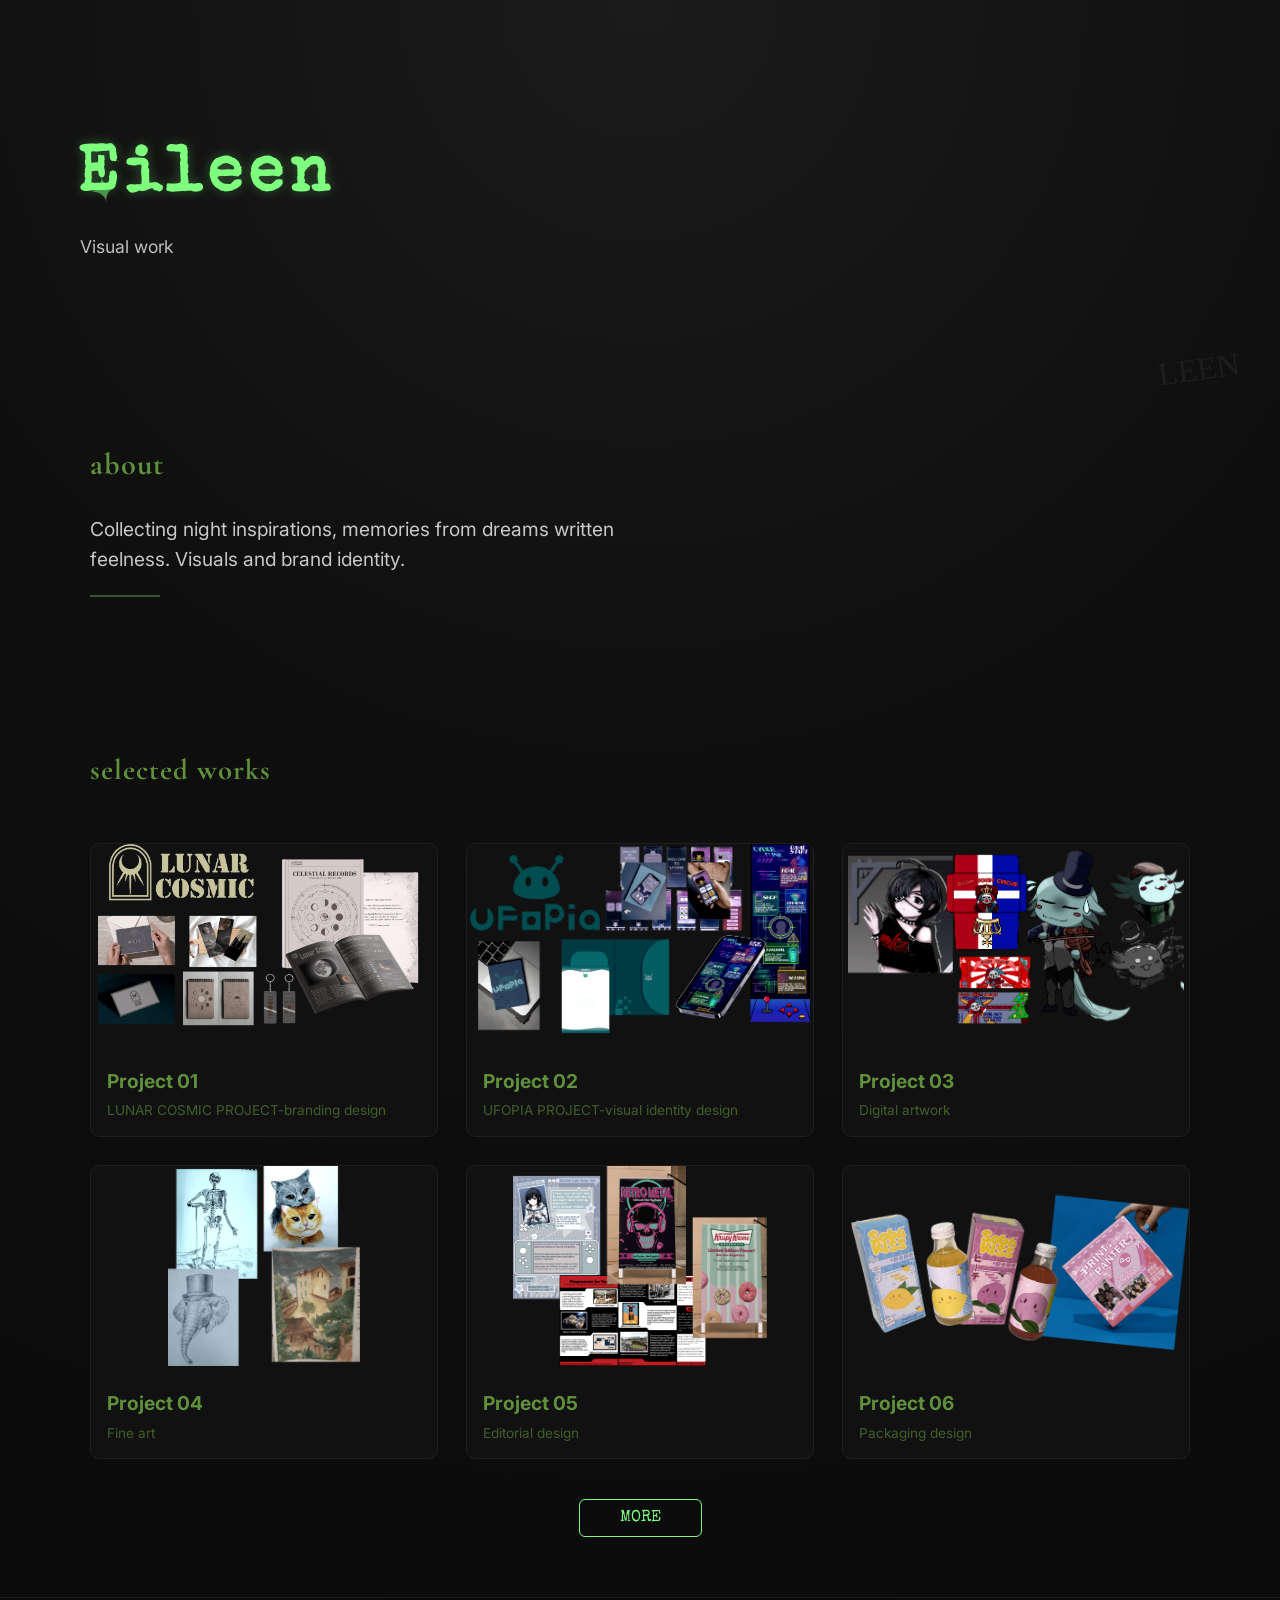
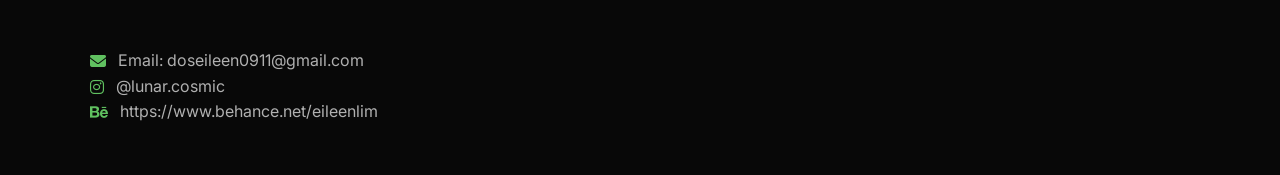
==== index.html @ 225ad12c "Add files via upload" ====
<!DOCTYPE html>
<html lang="en">

<head>
    <meta charset="utf-8" />
    <meta name="viewport" content="width=device-width,initial-scale=1" />
    <title>Eileen — Portfolio</title>

    <link
        href="https://fonts.googleapis.com/css2?family=Cormorant+Garamond:wght@500;600&family=Inter:wght@300;400;600&family=Permanent+Marker&family=Special+Elite&display=swap"
        rel="stylesheet">

    <link rel="stylesheet" href="https://cdnjs.cloudflare.com/ajax/libs/font-awesome/6.5.0/css/all.min.css">

    <link rel="stylesheet" href="style.css">
</head>

<body>

    <header class="hero">
        <div class="hero-inner">
            <div class="tag-left">✦</div>
            <div class="hero-title">
                <h1 class="name">Eileen</h1>
                <p class="subtitle">Visual work</p>
            </div>
        </div>
        <div class="section-break"></div>

        <div class="graffiti">LEEN</div>
    </header>

    <section class="block block-intro">
        <div class="container">
            <h2 class="section-head">About</h2>
            <p class="lead">
                Collecting night inspirations, memories from dreams written feelness.
                Visuals and brand identity.
            </p>
            <div class="divider"></div>
        </div>
    </section>

    <section class="block block-works">
        <div class="container">
            <h2 class="section-head">selected works</h2>

            <div class="grid-wrap">
                <div id="grid" class="grid">

                    <a class="card" href="works/project01.html">
                        <figure class="thumb"><img src="images/project01cover.png" alt="Project 01 Cover"></figure>
                        <div class="meta">
                            <h3>Project 01</h3>
                            <p class="cat">LUNAR COSMIC PROJECT-branding design</p>
                        </div>
                    </a>

                    <a class="card" href="works/project02.html">
                        <figure class="thumb"><img src="images/project02cover.png" alt="Project 02 Cover"></figure>
                        <div class="meta">
                            <h3>Project 02</h3>
                            <p class="cat">UFOPIA PROJECT-visual identity design</p>
                        </div>
                    </a>

                    <a class="card" href="works/project03.html">
                        <figure class="thumb"><img src="images/project03cover.png" alt="Project 03 Cover"></figure>
                        <div class="meta">
                            <h3>Project 03</h3>
                            <p class="cat">Digital artwork</p>
                        </div>
                    </a>

                    <a class="card" href="works/project04.html">
                        <figure class="thumb"><img src="images/project04cover.png" alt="Project 04 Cover"></figure>
                        <div class="meta">
                            <h3>Project 04</h3>
                            <p class="cat">Fine art</p>
                        </div>
                    </a>

                    <a class="card" href="works/project05.html">
                        <figure class="thumb"><img src="images/project05cover.png" alt="Project 05 Cover"></figure>
                        <div class="meta">
                            <h3>Project 05</h3>
                            <p class="cat">Editorial design</p>
                        </div>
                    </a>

                    <a class="card" href="works/project06.html">
                        <figure class="thumb"><img src="images/project06cover.png" alt="Project 06 Cover"></figure>
                        <div class="meta">
                            <h3>Project 06</h3>
                            <p class="cat">Packaging design</p>
                        </div>
                    </a>

                    <a class="card more-hidden" href="works/project07.html">
                        <figure class="thumb"><img src="images/project07cover.png" alt="Project 07 Cover"></figure>
                        <div class="meta">
                            <h3>Project 07</h3>
                            <p class="cat">Interactive Design</p>
                        </div>
                    </a>

                    <a class="card more-hidden" href="works/project08.html">
                        <figure class="thumb"><img src="images/project08cover.png" alt="Project 08 Cover"></figure>
                        <div class="meta">
                            <h3>Project 08</h3>
                            <p class="cat">3D Modeling</p>
                        </div>
                    </a>

                    <a class="card more-hidden" href="works/project09.html">
                        <figure class="thumb"><img src="images/project09cover.png" alt="Project 09 Cover"></figure>
                        <div class="meta">
                            <h3>Project 09</h3>
                            <p class="cat">Booklet publications</p>
                        </div>
                    </a>
                </div>
            </div>

            <div class="more-control">
                <button id="moreBtn" class="btn-more" aria-expanded="false">MORE</button>
            </div>
        </div>
    </section>

    <footer class="site-footer">
        <div class="container">
            <div class="footer-item"><i class="fas fa-envelope"></i><span>Email: doseileen0911@gmail.com</span></div>
            <div class="footer-item"><i class="fab fa-instagram"></i><span>@lunar.cosmic</span></div>
            <div class="footer-item"><i class="fab fa-behance"></i><span>https://www.behance.net/eileenlim</span></div>
        </div>
    </footer>

    <script>
        // MORE button toggle
        const moreBtn = document.getElementById("moreBtn");
        const hiddenCards = document.querySelectorAll(".more-hidden");

        moreBtn.addEventListener("click", () => {
            const isOpen = moreBtn.classList.toggle("open");

            hiddenCards.forEach(card => {
                card.style.display = isOpen ? "block" : "none";
            });

            moreBtn.textContent = isOpen ? "LESS" : "MORE";
            moreBtn.setAttribute("aria-expanded", isOpen);
        });

        // 默认隐藏
        hiddenCards.forEach(card => card.style.display = "none");
    </script>
    <script>
        // 禁用整个页面的右键菜单
        document.addEventListener('contextmenu', function (event) {
            event.preventDefault();
            alert("This work is protected by copyright and may not be saved as a file."); // 可选：给用户一个提示
        });
    </script>
</body>

</html>
---- style.css ----
/* --------------------------------------------------
   GLOBAL RESET
-------------------------------------------------- */
* {
    margin: 0;
    padding: 0;
    box-sizing: border-box;
}

body {
    font-family: "Inter", sans-serif;
    color: #e8e8e8;
    background: radial-gradient(circle at top, #1b1b1b 0%, #0f0f0f 40%, #0a0a0a 100%);
    line-height: 1.6;
    overflow-x: hidden;
    position: relative;
}

/* soft noise overlay */
body::after {
    content: "";
    position: fixed;
    inset: 0;
    pointer-events: none;
    background: url("https://www.transparenttextures.com/patterns/dark-denim-3.png");
    opacity: 0.14;
    z-index: 99;
}

:root {
    --green: #7eff7e;
    --green-soft: rgba(126, 255, 126, 0.3);
}

/* --------------------------------------------------
   HERO (TOP HEADER)
-------------------------------------------------- */

/* HERO（顶部 Banner）——更短更紧凑 */
.hero {
    height: 45vh;
    /* 原本太高，这里缩短 */
    display: flex;
    flex-direction: column;
    justify-content: flex-end;
    padding: 8vh 6vw 10vh;
    position: relative;
}

.hero-title .name {
    font-size: 4rem;
    /* 缩小一点 */
    margin-bottom: 0.3rem;
}

.hero-title .subtitle {
    margin-left: 0.2rem;
    font-size: 1.1rem;
}


/* left graffiti tag */
.tag-left {
    font-family: 'Permanent Marker';
    font-size: 2.2rem;
    color: var(--green);
    opacity: 0.5;
    transform: rotate(-12deg);
    margin-bottom: 20px;
}

/* Name — refined (smaller, more aesthetic) */
.name {
    font-family: "Special Elite";
    font-size: 3rem;
    /* ✦ smaller */
    letter-spacing: 6px;
    color: var(--green);
    margin-bottom: 4px;
    text-shadow: 0 0 12px var(--green-soft);
}

/* Subtitle */
.subtitle {
    font-size: 1rem;
    opacity: 0.8;
}

/* Graffiti signature (more subtle) */
.graffiti {
    position: absolute;
    right: 40px;
    bottom: 10px;
    font-family: 'Permanent Marker';
    font-size: 2rem;
    opacity: 0.06;
    transform: rotate(-8deg);
    pointer-events: none;
}


/* --------------------------------------------------
   INTRO SECTION
-------------------------------------------------- */

.block {
    padding: 60px 40px;
}

.container {
    max-width: 1100px;
    margin: auto;
}

.section-head {
    font-family: "Cormorant Garamond", serif;
    font-size: 1.8rem;
    letter-spacing: 1px;
    margin-bottom: 18px;
    text-transform: lowercase;
    color: #60903c;
}

.lead {
    max-width: 600px;
    opacity: 0.85;
    font-size: 1.05rem;
}

.divider {
    width: 70px;
    height: 2px;
    background: var(--green);
    opacity: 0.3;
    margin-top: 20px;
}


/* --------------------------------------------------
   WORK GRID (20 cards prepared)
-------------------------------------------------- */

.grid-wrap {
    margin-top: 50px;
}

.grid {
    display: grid;
    grid-template-columns: repeat(auto-fit, minmax(260px, 1fr));
    gap: 28px;
}

/* Each card */
.card {
    display: block;
    text-decoration: none;
    background: #111;
    border: 1px solid #1f1f1f;
    border-radius: 10px;
    overflow: hidden;
    transition: 0.35s;
    position: relative;
}

/* noise texture */
.card::after {
    content: "";
    position: absolute;
    inset: 0;
    background: url("https://www.transparenttextures.com/patterns/asfalt-light.png");
    opacity: 0.12;
    pointer-events: none;
}

/* hover */
.card:hover {
    transform: translateY(-6px);
    border-color: var(--green-soft);
    box-shadow: 0 0 12px rgba(126, 255, 126, 0.15);
}

/* thumbnails */
.thumb img {
    width: 100%;
    height: 200px;
    object-fit: contain;
    filter: grayscale(25%) contrast(115%);
    transition: 0.35s;
}

.card:hover img {
    filter: grayscale(0%) contrast(125%) brightness(1.05);
}

/* meta text */
.meta {
    padding: 14px 16px;
}

.meta h3 {
    font-size: 1.2rem;
    margin-bottom: 4px;
}

.meta .cat {
    opacity: 0.6;
    font-size: 0.85rem;
}

/* initially hidden cards */
.more-hidden {
    display: none;
}


/* --------------------------------------------------
   MORE BUTTON
-------------------------------------------------- */

.more-control {
    text-align: center;
    margin-top: 40px;
}

.btn-more {
    padding: 10px 40px;
    border-radius: 6px;
    background: transparent;
    color: var(--green);
    border: 1px solid var(--green);
    font-family: "Special Elite";
    font-size: 1rem;
    cursor: pointer;
    transition: 0.3s;
}

.btn-more:hover {
    background: var(--green);
    color: #000;
    box-shadow: 0 0 12px var(--green-soft);
}


/* --------------------------------------------------
   FOOTER
-------------------------------------------------- */

.site-footer {
    padding: 50px 40px;
    background: #080808;
    border-top: 1px solid #1c1c1c;
}

.footer-item {
    display: flex;
    align-items: center;
    gap: 12px;
    opacity: 0.75;
}

.footer-item i {
    color: var(--green);
}


/* --------------------------------------------------
   RESPONSIVE
-------------------------------------------------- */

@media(max-width: 700px) {
    .hero {
        padding: 60px 20px 50px;
    }

    .name {
        font-size: 2.4rem;
    }

    .tag-left {
        font-size: 1.8rem;
    }

    .block {
        padding: 50px 20px;
    }
}

.card {
    position: relative;
}

.card:hover::before {
    content: "";
    position: absolute;
    inset: -6px;
    border: 1px dashed var(--green);
    border-radius: 12px;
    opacity: 0.4;
    filter: blur(1px);
    transform: rotate(-1.5deg);
}

/* 手绘感分割线，让 hero 和 about 分开 */
.section-break {
    width: 100%;
    margin: 0 auto;
    height: 2px;
    background: linear-gradient(90deg,
            transparent 0%,
            rgba(255, 255, 255, 0.2) 20%,
            rgba(255, 255, 255, 0.6) 50%,
            rgba(255, 255, 255, 0.2) 80%,
            transparent 100%);
    transform: skewY(-2deg);
    opacity: 0.7;
    margin-bottom: 8vh;
    margin-top: -2vh;
}

.block-intro {
    padding-top: 4vh;
}

.block-intro .section-head {
    font-size: 1.9rem;
    margin-bottom: 1.5rem;
    letter-spacing: 0.03em;
}

.block-intro .lead {

    font-size: 1.2rem;
    max-width: 580px;
    line-height: 1.6;
}

.card .meta h3,
.card .meta .cat {
    color: #60903c
}

.block-works {
    padding-top: 10vh;
}

/* --------------------------------------------------
    Lightbox 提示覆盖层 (Zoom Hint) - 移动端优化
-------------------------------------------------- */

/* 沿用上一步的定位父元素 (.art-block a) */

.zoom-hint {
    position: absolute;

    /* 调整定位到右下角，仅显示图标 */
    top: auto;
    bottom: 10px;
    /* 距离底部 10px */
    left: auto;
    right: 10px;
    /* 距离右侧 10px */

    width: 40px;
    /* 给图标一个固定尺寸 */
    height: 40px;

    /* 居中显示图标 */
    display: flex;
    align-items: center;
    justify-content: center;

    /* 提示层外观 */
    background-color: rgba(0, 0, 0, 0.6);
    /* 略微深色的背景 */
    color: var(--green);
    /* 亮绿色图标 */
    font-size: 1.2rem;
    /* 图标尺寸缩小 */
    border-radius: 50%;
    /* 变成圆形按钮 */
    box-shadow: 0 0 10px rgba(126, 255, 126, 0.3);
    /* 轻微发光 */

    /* 默认在桌面端隐藏 */
    opacity: 0;
    transition: opacity 0.3s ease;
    pointer-events: none;
}

/* 桌面端悬停时显示整个覆盖层 (沿用上一步的) 
.art-block a:hover .zoom-hint {
    opacity: 1;
    inset: 0; /* 恢复全覆盖 */
/* ... 恢复全覆盖时的样式 ... */

/* --------------------------------------------------
    媒体查询：移动端（屏幕宽度小于 800px 时）
-------------------------------------------------- */
@media(max-width: 800px) {

    /* 强制显示图标，不依赖 hover */
    .zoom-hint {
        opacity: 1;
        /* 强制显示 */
        pointer-events: auto;
        /* 让它可被点击（虽然 click 发生在 <a> 上） */

        /* 覆盖全图，但透明背景 */
        inset: 0;
        background-color: transparent;
        border-radius: 0;

        /* 仅显示图标在右下角 */
        justify-content: flex-end;
        /* 靠右 */
        align-items: flex-end;
        /* 靠下 */
        padding: 10px;
    }

    /* 让图标本身有一个明显的背景 */
    .zoom-hint i {
        background-color: rgba(0, 0, 0, 0.6);
        border-radius: 50%;
        width: 30px;
        height: 30px;
        display: flex;
        align-items: center;
        justify-content: center;
        box-shadow: 0 0 8px var(--green);
    }

    /* 移除桌面端的 hover 效果，防止冲突 */
    .art-block a:hover .zoom-hint {
        opacity: 1;
        /* 保持可见 */
    }
}
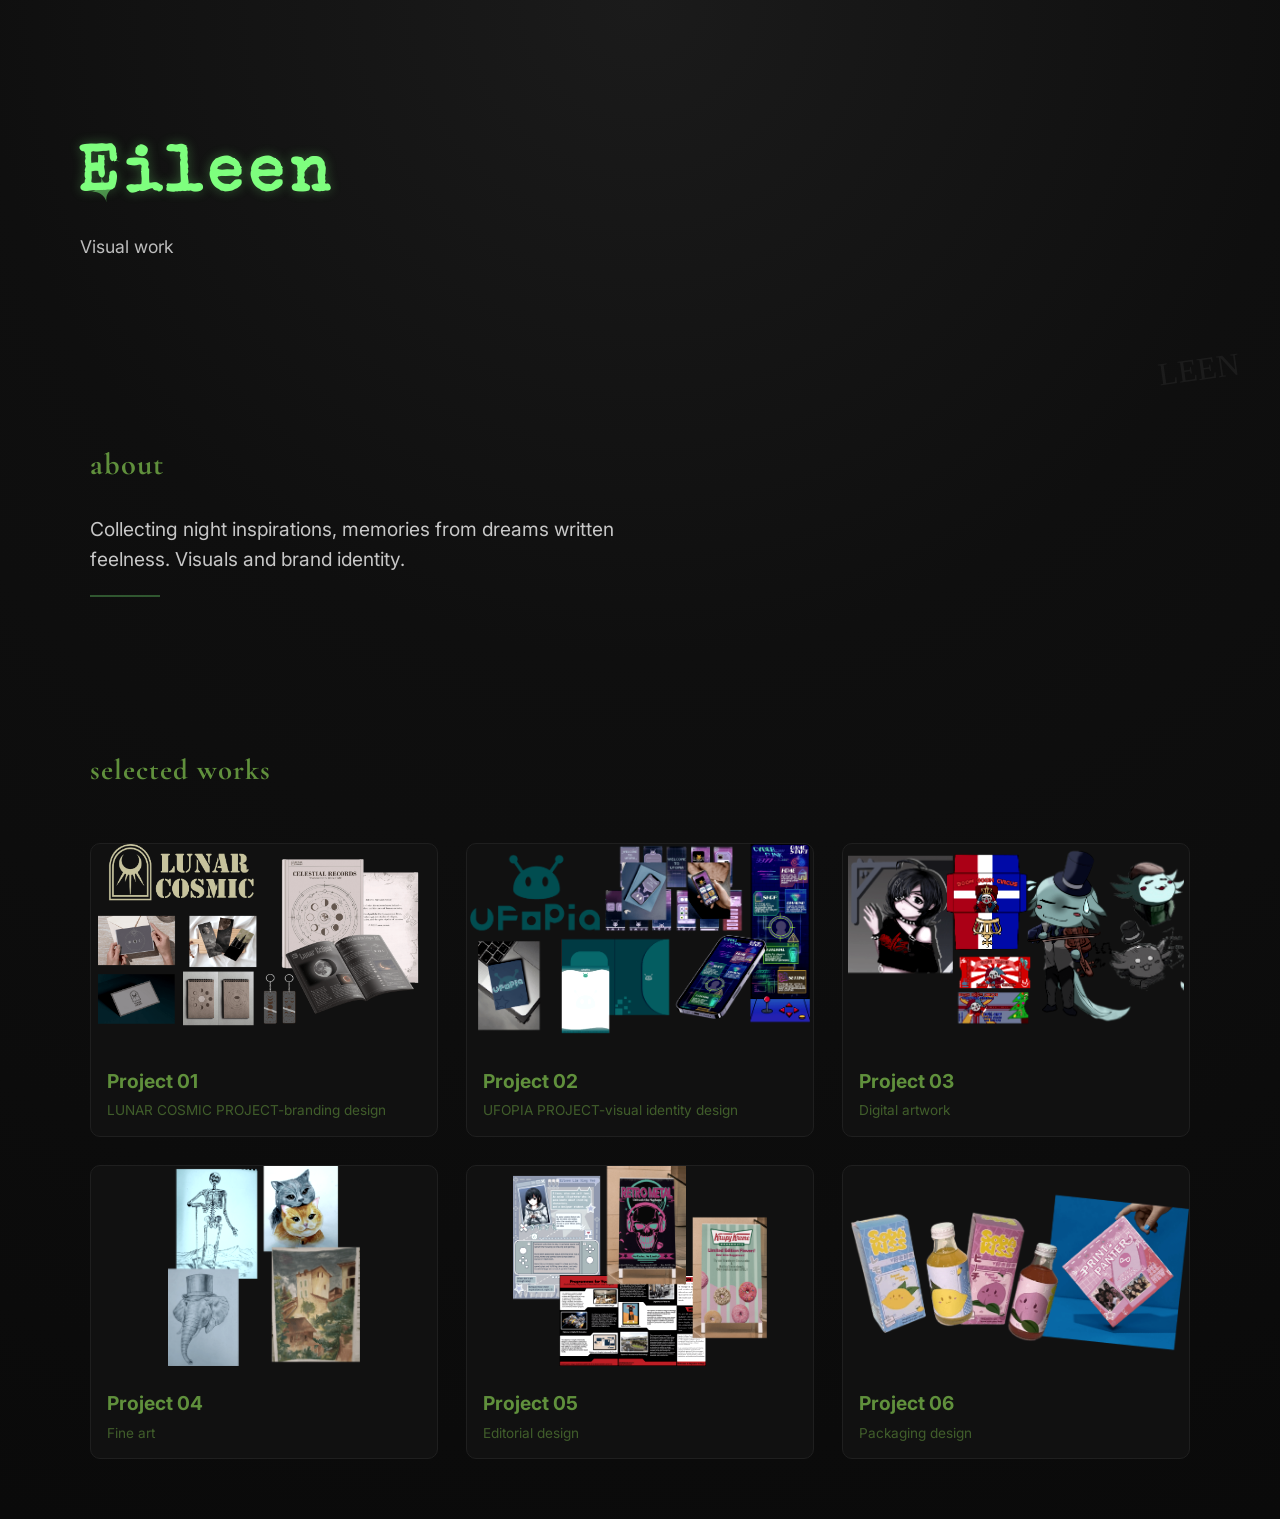
==== commit ab366481: "Update index.html" ====
--- a/index.html
+++ b/index.html
@@ -119,6 +119,12 @@
                             <p class="cat">Booklet publications</p>
                         </div>
                     </a>
+
+                    <a class="card more-hidden" href="works/project09.html">
+                        <figure class="thumb"><img src="images/project09cover.png" alt="Project 09 Cover"></figure>
+                        <div class="meta">
+                            <h3>Project 10</h3>
+                            <p class="cat">Water Bottle Concept Series</p>
                 </div>
             </div>
 
@@ -164,4 +170,4 @@
     </script>
 </body>
 
-</html>+</html>
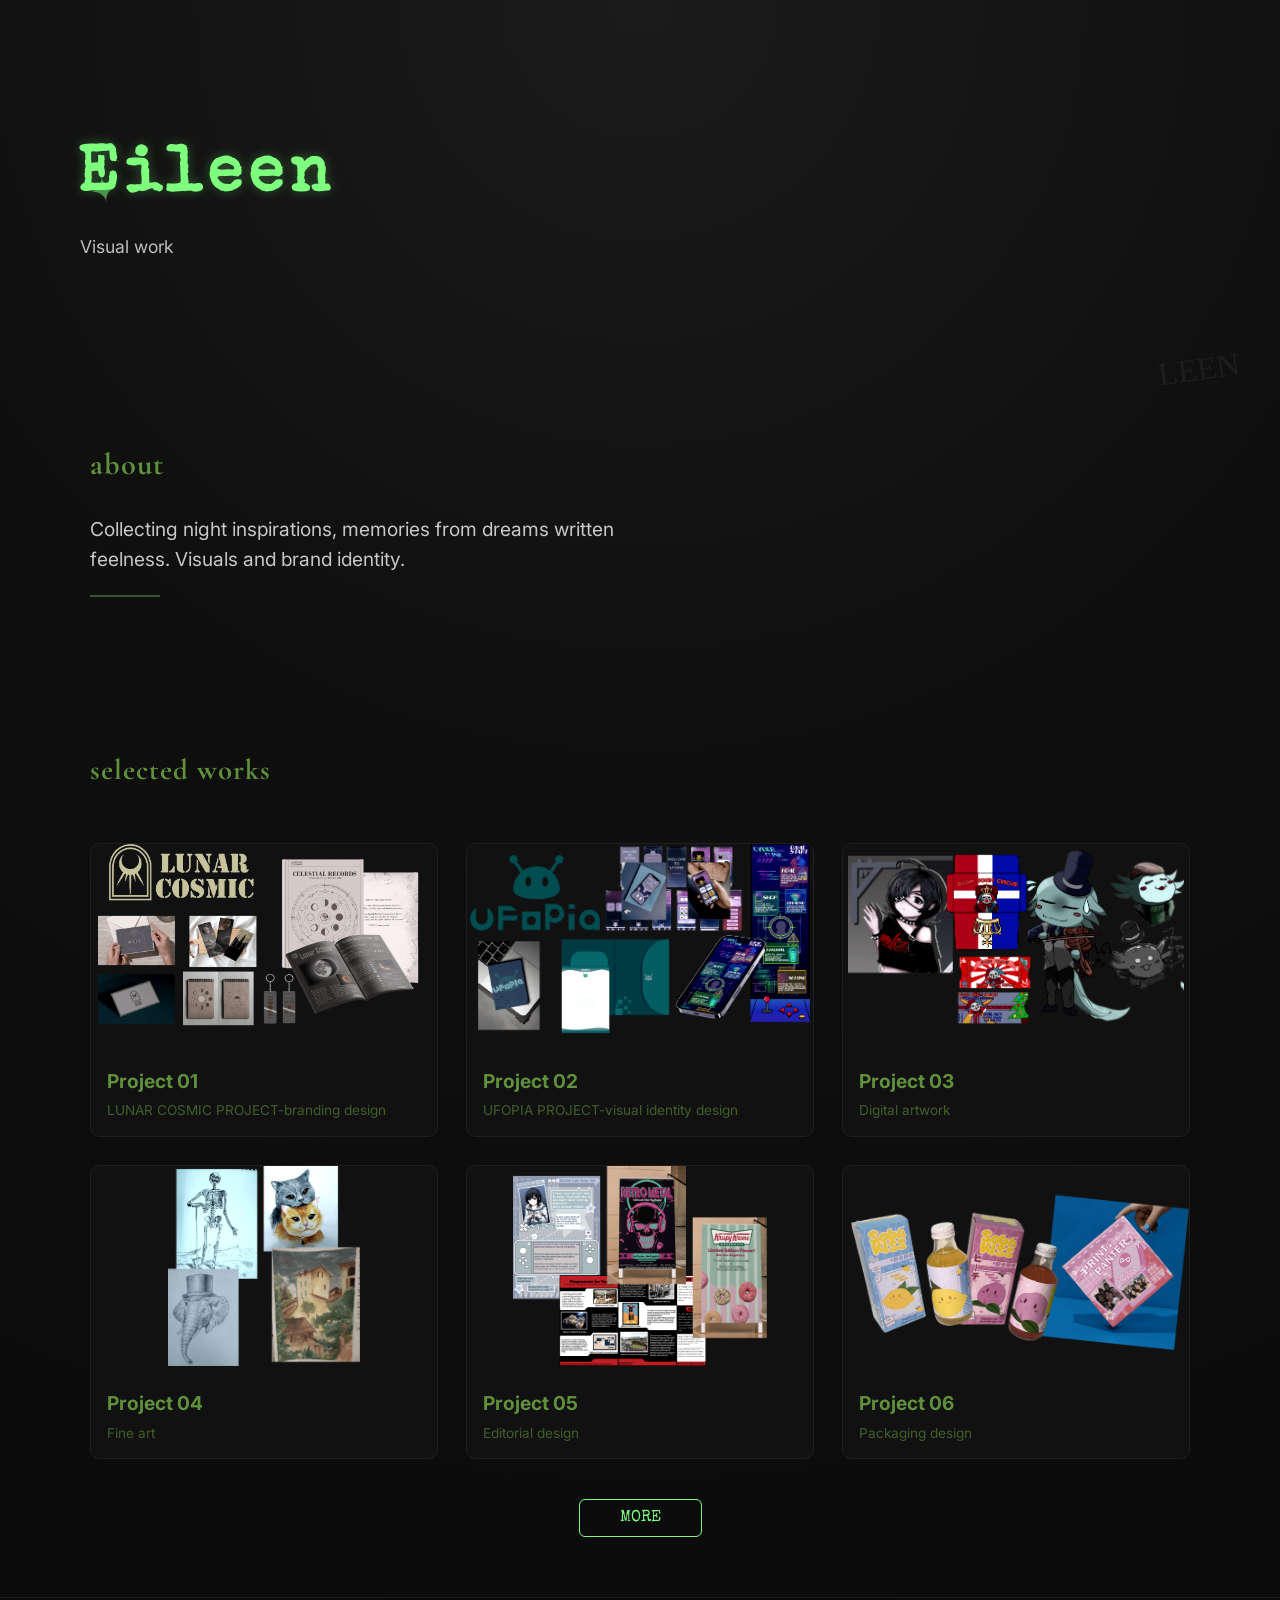
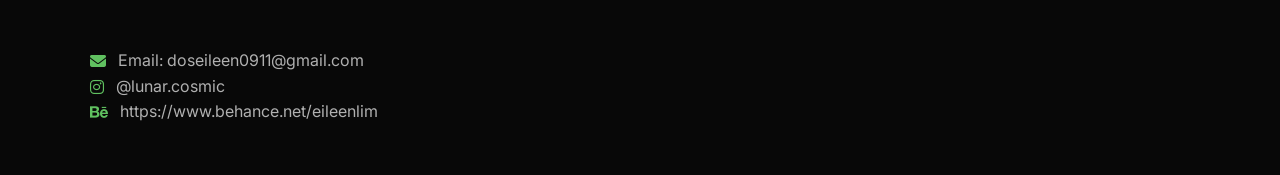
==== commit cad96d5d: "Update index.html" ====
--- a/index.html
+++ b/index.html
@@ -120,11 +120,15 @@
                         </div>
                     </a>
 
-                    <a class="card more-hidden" href="works/project09.html">
-                        <figure class="thumb"><img src="images/project09cover.png" alt="Project 09 Cover"></figure>
-                        <div class="meta">
-                            <h3>Project 10</h3>
-                            <p class="cat">Water Bottle Concept Series</p>
+                    <a class="card more-hidden" href="works/project10.html">
+    <figure class="thumb">
+        <img src="images/project10cover.png" alt="Project 10 Cover">
+    </figure>
+    <div class="meta">
+        <h3>Project 10</h3>
+        <p class="cat">Water Bottle Concept Series</p>
+    </div>
+</a>
                 </div>
             </div>
 
